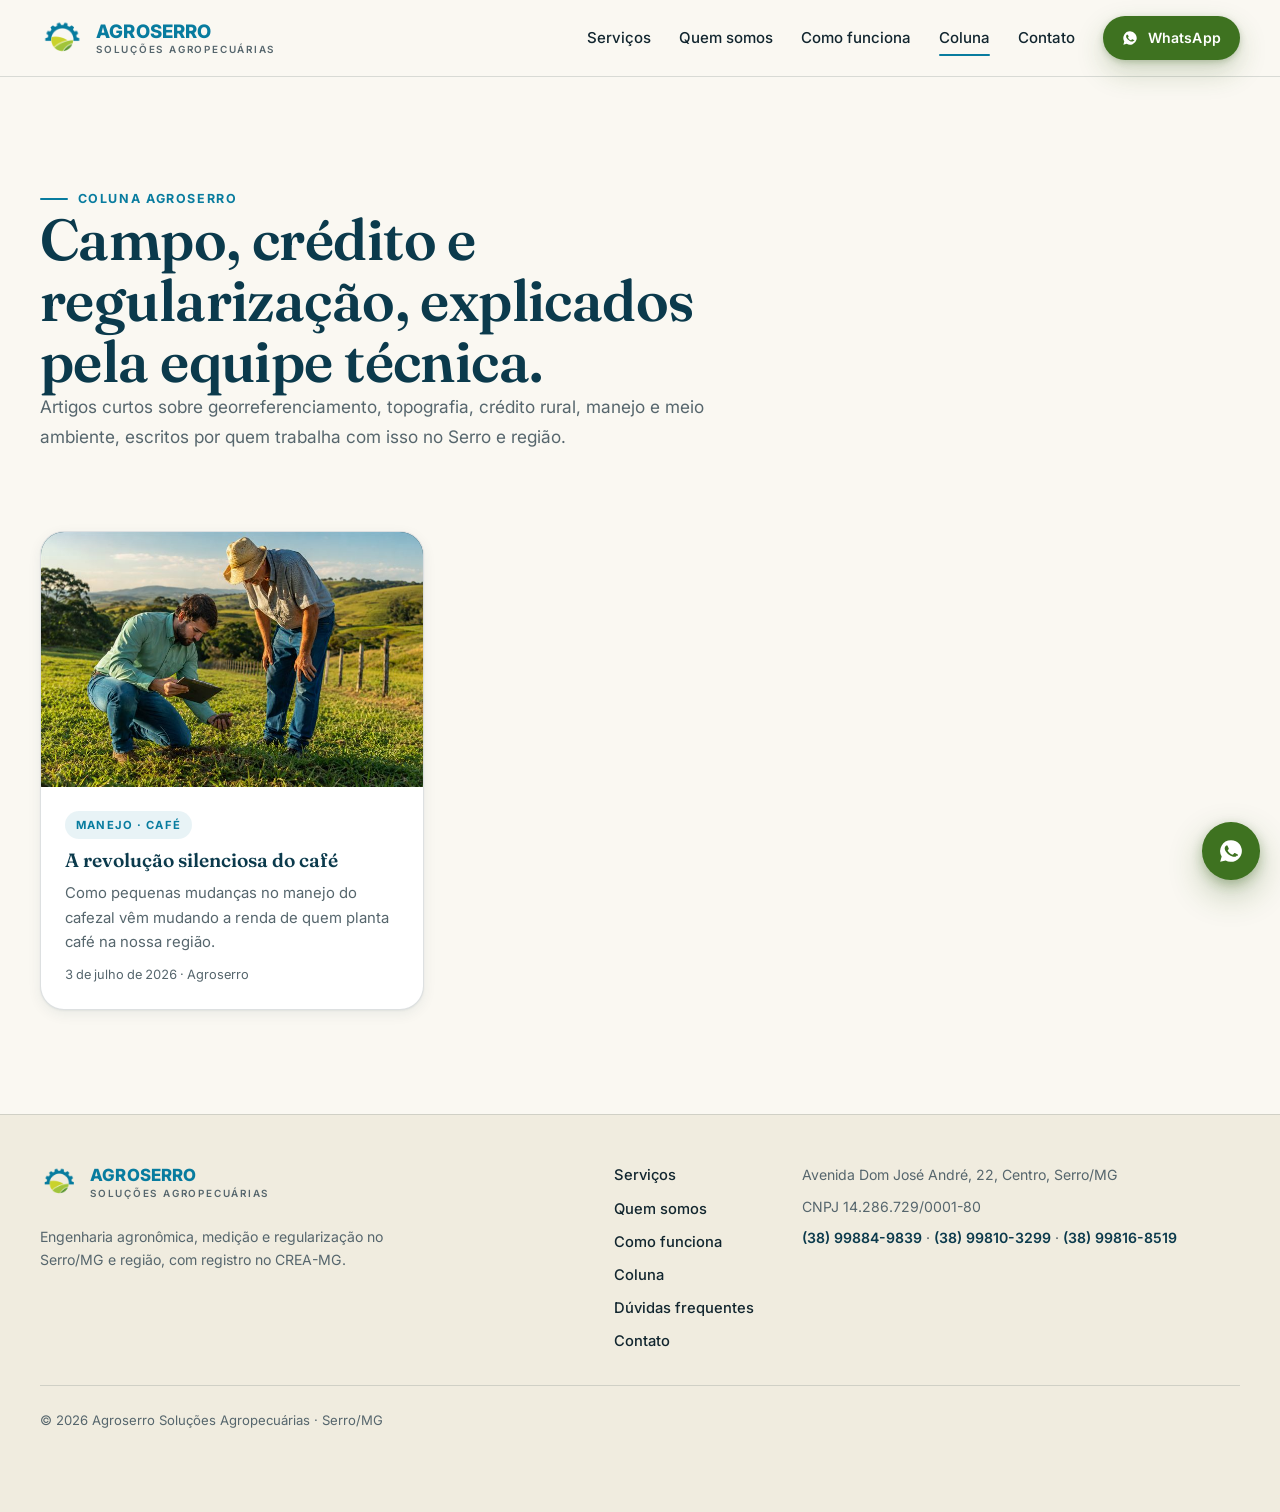
==== coluna.html @ 7b2bdb78 "Adiciona a Coluna Agroserro: estrutura de artigos do site Nova página coluna.html lista os artigos e" ====
<!doctype html>
<html lang="pt-BR">
<head>
  <meta charset="utf-8">
  <meta name="viewport" content="width=device-width, initial-scale=1">
  <meta name="description" content="Coluna Agroserro: artigos sobre crédito rural, georreferenciamento, topografia, manejo agropecuário e regularização ambiental, escritos pela equipe técnica da Agroserro em Serro/MG.">
  <meta name="author" content="Agroserro Soluções Agropecuárias">
  <meta name="robots" content="index, follow">
  <meta name="theme-color" content="#0b3a4c">
  <meta property="og:type" content="website">
  <meta property="og:title" content="Coluna Agroserro">
  <meta property="og:description" content="Artigos sobre crédito rural, georreferenciamento, topografia, manejo agropecuário e regularização ambiental, escritos pela equipe técnica da Agroserro.">
  <meta property="og:url" content="https://oxdedebjj.github.io/agroserro-site/coluna.html">
  <meta property="og:locale" content="pt_BR">
  <meta name="twitter:card" content="summary_large_image">
  <title>Coluna Agroserro | Artigos sobre campo, crédito e regularização</title>
  <link rel="icon" href="assets/simbolo-192.png" type="image/png">
  <link rel="preconnect" href="https://fonts.googleapis.com">
  <link rel="preconnect" href="https://fonts.gstatic.com" crossorigin>
  <link href="https://fonts.googleapis.com/css2?family=Fraunces:ital,opsz,wght@0,9..144,500;0,9..144,600;1,9..144,500&family=Inter:wght@400;500;600;700;800&display=swap" rel="stylesheet">
  <link rel="stylesheet" href="styles.css?v=25">
</head>
<body>
  <a class="skip-link" href="#conteudo">Ir para o conteúdo</a>

  <header class="site-header" data-header>
    <nav class="nav container" aria-label="Navegação principal">
      <a class="brand" href="index.html" aria-label="Agroserro, início">
        <img src="assets/simbolo-192.png" alt="" width="44" height="44">
        <span class="brand-text">AGROSERRO<small>Soluções Agropecuárias</small></span>
      </a>
      <button class="menu-toggle" type="button" aria-label="Abrir menu" aria-expanded="false" aria-controls="menu-principal">
        <span></span><span></span><span></span>
      </button>
      <div class="nav-links" id="menu-principal" data-nav-links>
        <a href="index.html#servicos">Serviços</a>
        <a href="index.html#quem-somos">Quem somos</a>
        <a href="index.html#processo">Como funciona</a>
        <a href="coluna.html" class="active">Coluna</a>
        <a href="index.html#contato">Contato</a>
        <button class="btn btn-primary" type="button" data-whatsapp data-line="geo" data-message="Olá! Vim pelo site da Agroserro e quero um atendimento.">
          <svg width="16" height="16" viewBox="0 0 24 24" fill="currentColor" aria-hidden="true"><path d="M12 2a10 10 0 0 0-8.6 15.1L2 22l5.1-1.3A10 10 0 1 0 12 2Zm5.4 14.1c-.2.6-1.3 1.2-1.8 1.3-.5 0-1 .2-3.4-.7-2.9-1.1-4.7-4-4.9-4.2-.1-.2-1.1-1.5-1.1-2.9s.7-2 1-2.3c.2-.3.5-.3.7-.3h.5c.2 0 .4 0 .6.5l.9 2.1c0 .1.1.3 0 .5l-.3.5-.5.5c-.1.1-.3.3-.1.6.2.3.8 1.3 1.7 2.1 1.2 1.1 2.2 1.4 2.5 1.5.3.2.5.1.7-.1l1-1.2c.2-.3.4-.2.7-.1l2.2 1c.3.2.5.3.6.4 0 .2 0 .7-.2 1.3Z"/></svg>
          WhatsApp
        </button>
      </div>
    </nav>
  </header>

  <main id="conteudo">
    <section class="section" style="padding-bottom: 0;" aria-labelledby="coluna-title">
      <div class="container">
        <div class="section-head reveal">
          <p class="kicker">Coluna Agroserro</p>
          <h1 id="coluna-title" style="font-size: clamp(2.4rem, 4.6vw, 3.6rem); line-height: 1.06; letter-spacing: -0.01em; color: var(--petrol-deep); font-family: var(--font-display); font-weight: 600;">Campo, crédito e regularização, explicados pela equipe técnica.</h1>
          <p class="lead">Artigos curtos sobre georreferenciamento, topografia, crédito rural, manejo e meio ambiente, escritos por quem trabalha com isso no Serro e região.</p>
        </div>
      </div>
    </section>

    <section class="section" style="padding-top: var(--s-5);" aria-label="Lista de artigos">
      <div class="container">
        <div class="post-grid">
          <!-- NOVO-ARTIGO: novos cards de artigo devem ser inseridos aqui, logo abaixo desta linha -->
          <article class="post-card reveal">
            <a class="post-card-link" href="artigos/a-revolucao-silenciosa-do-cafe.html">
              <div class="post-media">
                <img src="assets/servico-consultoria-760.jpg" srcset="assets/servico-consultoria-760.jpg 760w, assets/servico-consultoria-1140.jpg 1140w" sizes="(max-width: 640px) 100vw, (max-width: 1024px) 50vw, 33vw" alt="Produtor e técnico avaliando lavoura de café em Minas Gerais" loading="lazy">
              </div>
              <div class="post-body">
                <span class="post-tag">Manejo · Café</span>
                <h2>A revolução silenciosa do café</h2>
                <p>Como pequenas mudanças no manejo do cafezal vêm mudando a renda de quem planta café na nossa região.</p>
                <span class="post-meta"><time datetime="2026-07-03">3 de julho de 2026</time> · Agroserro</span>
              </div>
            </a>
          </article>
        </div>
      </div>
    </section>
  </main>

  <footer class="footer">
    <div class="container footer-grid">
      <div class="footer-brand">
        <a class="brand" href="index.html" aria-label="Agroserro, início">
          <img src="assets/simbolo-192.png" alt="" width="38" height="38">
          <span class="brand-text">AGROSERRO<small>Soluções Agropecuárias</small></span>
        </a>
        <p>Engenharia agronômica, medição e regularização no Serro/MG e região, com registro no CREA-MG.</p>
      </div>
      <nav class="footer-nav" aria-label="Rodapé">
        <a href="index.html#servicos">Serviços</a>
        <a href="index.html#quem-somos">Quem somos</a>
        <a href="index.html#processo">Como funciona</a>
        <a href="coluna.html">Coluna</a>
        <a href="index.html#faq">Dúvidas frequentes</a>
        <a href="index.html#contato">Contato</a>
      </nav>
      <div class="footer-contact">
        <p>Avenida Dom José André, 22, Centro, Serro/MG</p>
        <p>CNPJ 14.286.729/0001-80</p>
        <p><a href="tel:+5538998849839">(38) 99884-9839</a> · <a href="tel:+5538998103299">(38) 99810-3299</a> · <a href="tel:+5538998168519">(38) 99816-8519</a></p>
      </div>
    </div>
    <div class="container footer-legal">
      <p>© <span data-year></span> Agroserro Soluções Agropecuárias · Serro/MG</p>
    </div>
  </footer>

  <button class="wa-float" type="button" data-whatsapp data-message="Olá! Vim pelo site da Agroserro e quero um atendimento." aria-label="Falar com a Agroserro no WhatsApp">
    <svg width="26" height="26" viewBox="0 0 24 24" fill="currentColor" aria-hidden="true"><path d="M12 2a10 10 0 0 0-8.6 15.1L2 22l5.1-1.3A10 10 0 1 0 12 2Zm5.4 14.1c-.2.6-1.3 1.2-1.8 1.3-.5 0-1 .2-3.4-.7-2.9-1.1-4.7-4-4.9-4.2-.1-.2-1.1-1.5-1.1-2.9s.7-2 1-2.3c.2-.3.5-.3.7-.3h.5c.2 0 .4 0 .6.5l.9 2.1c0 .1.1.3 0 .5l-.3.5-.5.5c-.1.1-.3.3-.1.6.2.3.8 1.3 1.7 2.1 1.2 1.1 2.2 1.4 2.5 1.5.3.2.5.1.7-.1l1-1.2c.2-.3.4-.2.7-.1l2.2 1c.3.2.5.3.6.4 0 .2 0 .7-.2 1.3Z"/></svg>
  </button>

  <div class="toast" data-toast role="status" aria-live="polite"></div>
  <script src="app.js?v=10"></script>
</body>
</html>
---- styles.css ----
/* ============================================================
   AGROSERRO — Design System v23
   Conceito: Terra + Precisão, ancorado no azul-petróleo da marca
   ============================================================ */

:root {
  /* --- Cores da marca (extraídas do símbolo oficial) --- */
  --petrol: #087c9f;        /* azul-petróleo oficial — engrenagem */
  --petrol-deep: #0b3a4c;   /* autoridade: títulos e fundos escuros */
  --ink: #12262f;           /* texto principal, quase-preto azulado */
  --leaf: #5c9633;          /* verde da marca — detalhes pontuais */
  --field: #3e7220;         /* verde campo — O acento de CTA */
  --field-deep: #315c18;

  /* --- Neutros quentes --- */
  --paper: #faf8f2;         /* fundo dominante */
  --sand: #f0ecdf;          /* fundo alternado de seção */
  --stone: #56666d;         /* texto secundário */
  --line: rgba(18, 38, 47, 0.14);

  /* --- Elevação e forma --- */
  --shadow-sm: 0 1px 2px rgba(11, 58, 76, 0.06), 0 4px 14px rgba(11, 58, 76, 0.07);
  --shadow-md: 0 2px 6px rgba(11, 58, 76, 0.07), 0 18px 44px rgba(11, 58, 76, 0.12);
  --radius: 16px;
  --radius-lg: 24px;

  /* --- Escala de espaçamento (base 8) --- */
  --s-1: 0.5rem;
  --s-2: 0.75rem;
  --s-3: 1rem;
  --s-4: 1.5rem;
  --s-5: 2rem;
  --s-6: 3rem;
  --s-7: 4.5rem;
  --s-8: 6.5rem;

  /* --- Tipografia --- */
  --font-display: "Fraunces", Georgia, "Times New Roman", serif;
  --font-body: "Inter", ui-sans-serif, system-ui, -apple-system, "Segoe UI", Arial, sans-serif;

  --container: min(1200px, calc(100% - 2.5rem));
}

/* ============ Base ============ */

* { box-sizing: border-box; }
html { scroll-behavior: smooth; }

body {
  margin: 0;
  font-family: var(--font-body);
  font-size: 1rem;
  line-height: 1.65;
  color: var(--ink);
  background: var(--paper);
  -webkit-font-smoothing: antialiased;
  overflow-x: hidden;
}

::selection { background: rgba(8, 124, 159, 0.18); }

h1, h2, h3 { margin: 0; font-family: var(--font-display); font-weight: 600; color: var(--petrol-deep); text-wrap: balance; }
p { margin: 0; }
a { color: inherit; text-decoration: none; }
img { display: block; max-width: 100%; }
button { font: inherit; cursor: pointer; }
button, a { -webkit-tap-highlight-color: transparent; }

a:focus-visible, button:focus-visible {
  outline: 3px solid rgba(8, 124, 159, 0.55);
  outline-offset: 3px;
  border-radius: 6px;
}

.container { width: var(--container); margin-inline: auto; }

.skip-link {
  position: absolute; top: 0.75rem; left: 0.75rem; z-index: 100;
  transform: translateY(-250%);
  background: var(--petrol-deep); color: #fff;
  padding: 0.6rem 1rem; border-radius: 10px;
  transition: transform 0.2s ease;
}
.skip-link:focus { transform: translateY(0); }

/* ============ Tipos utilitários ============ */

.kicker {
  display: inline-flex; align-items: center; gap: 0.6rem;
  font-size: 0.78rem; font-weight: 700;
  letter-spacing: 0.13em; text-transform: uppercase;
  color: var(--petrol);
}
.kicker::before {
  content: ""; width: 1.75rem; height: 2px;
  background: var(--petrol); border-radius: 2px;
}

.lead { font-size: clamp(1.05rem, 1.4vw, 1.2rem); line-height: 1.7; color: var(--stone); }

/* ============ Botões ============ */

.btn {
  display: inline-flex; align-items: center; justify-content: center; gap: 0.6rem;
  min-height: 3.25rem; padding: 0 1.6rem;
  border: 0; border-radius: 999px;
  font-weight: 600; font-size: 0.95rem; letter-spacing: 0.01em;
  transition: transform 0.2s ease, box-shadow 0.2s ease, background-color 0.2s ease, border-color 0.2s ease;
}
.btn svg { flex: none; }

.btn-primary {
  background: var(--field); color: #fff;
  box-shadow: 0 2px 6px rgba(49, 92, 24, 0.25), 0 12px 28px rgba(49, 92, 24, 0.22);
}
.btn-primary:hover {
  background: var(--field-deep);
  transform: translateY(-2px);
  box-shadow: 0 4px 10px rgba(49, 92, 24, 0.28), 0 18px 38px rgba(49, 92, 24, 0.26);
}
.btn-primary:active { transform: translateY(0); }

.btn-ghost {
  background: transparent; color: var(--petrol-deep);
  border: 1.5px solid var(--line);
}
.btn-ghost:hover { border-color: var(--petrol); color: var(--petrol); background: rgba(8, 124, 159, 0.05); }

/* ============ Header ============ */

.site-header {
  position: sticky; top: 0; z-index: 50;
  background: rgba(250, 248, 242, 0.9);
  backdrop-filter: blur(14px);
  border-bottom: 1px solid var(--line);
}

.nav {
  display: flex; align-items: center; justify-content: space-between; gap: 1.5rem;
  min-height: 4.75rem;
}

.brand { display: inline-flex; align-items: center; gap: 0.75rem; min-width: 0; }
.brand img { width: 44px; height: 44px; }
.brand-text {
  display: grid; line-height: 1.05;
  font-weight: 800; font-size: 1.16rem; letter-spacing: 0.01em;
  color: var(--petrol);
}
.brand-text small {
  font-weight: 600; font-size: 0.62rem; letter-spacing: 0.18em;
  text-transform: uppercase; color: var(--stone); margin-top: 3px;
}

.nav-links { display: flex; align-items: center; gap: 1.75rem; font-size: 0.94rem; font-weight: 500; }
.nav-links a:not(.btn) { position: relative; padding: 0.5rem 0; color: var(--ink); }
.nav-links a:not(.btn)::after {
  content: ""; position: absolute; left: 0; right: 0; bottom: 0.15rem; height: 2px;
  background: var(--petrol); border-radius: 2px;
  transform: scaleX(0); transform-origin: left;
  transition: transform 0.22s ease;
}
.nav-links a:not(.btn):hover::after,
.nav-links a:not(.btn).active::after { transform: scaleX(1); }
.nav-links .btn { min-height: 2.75rem; padding: 0 1.2rem; font-size: 0.88rem; }

.menu-toggle {
  display: none;
  width: 2.75rem; height: 2.75rem;
  flex-direction: column; align-items: center; justify-content: center; gap: 5px;
  background: transparent; border: 1.5px solid var(--line); border-radius: 12px;
}
.menu-toggle span { width: 1.15rem; height: 2px; border-radius: 2px; background: var(--petrol-deep); transition: 0.22s ease; }
.menu-toggle[aria-expanded="true"] span:nth-child(1) { transform: translateY(7px) rotate(45deg); }
.menu-toggle[aria-expanded="true"] span:nth-child(2) { opacity: 0; }
.menu-toggle[aria-expanded="true"] span:nth-child(3) { transform: translateY(-7px) rotate(-45deg); }

/* ============ Hero ============ */

.hero { position: relative; overflow: hidden; }
.hero::before {
  /* curvas de nível sutis — precisão topográfica */
  content: ""; position: absolute; inset: 0; pointer-events: none;
  background-image: url("data:image/svg+xml,%3Csvg xmlns='http://www.w3.org/2000/svg' width='560' height='560' viewBox='0 0 560 560'%3E%3Cg fill='none' stroke='%23087c9f' stroke-opacity='0.07' stroke-width='1.4'%3E%3Cpath d='M-40 420 C 120 330 260 400 420 320 S 600 260 640 240'/%3E%3Cpath d='M-40 470 C 140 380 280 450 440 370 S 620 310 660 290'/%3E%3Cpath d='M-40 520 C 160 430 300 500 460 420 S 640 360 680 340'/%3E%3Cpath d='M-40 130 C 100 80 240 160 400 100 S 580 30 640 20'/%3E%3Cpath d='M-40 180 C 120 130 260 210 420 150 S 600 80 660 70'/%3E%3C/g%3E%3C/svg%3E");
  background-size: 560px 560px;
  mask-image: linear-gradient(180deg, black 30%, transparent 95%);
}

.hero-inner {
  position: relative;
  display: grid;
  grid-template-columns: minmax(0, 1.08fr) minmax(360px, 0.92fr);
  gap: var(--s-7);
  align-items: center;
  padding-block: var(--s-7) var(--s-8);
}

.hero h1 {
  margin: var(--s-4) 0 var(--s-4);
  font-size: clamp(2.6rem, 5.4vw, 4.4rem);
  line-height: 1.04;
  letter-spacing: -0.015em;
}
.hero h1 em { font-style: italic; color: var(--petrol); }

.hero .lead { max-width: 34rem; }

.hero-actions {
  display: flex; flex-wrap: wrap; align-items: center; gap: var(--s-2);
  margin-top: var(--s-5);
}

.hero-note {
  margin-top: var(--s-3);
  font-size: 0.85rem; color: var(--stone);
}

/* --- Mídia do hero (foto real virá; placeholder marcado) --- */

.hero-media { margin: 0; position: relative; }

.photo-frame {
  position: relative; overflow: hidden;
  aspect-ratio: 4 / 3;
  border-radius: var(--radius-lg);
  box-shadow: var(--shadow-md);
}
.photo-frame img {
  position: absolute; inset: 0;
  width: 100%; height: 100%;
  object-fit: cover;
}

/* marcas de agrimensura nos cantos do frame — detalhe de precisão */
.photo-frame .tick {
  position: absolute; width: 18px; height: 18px; z-index: 1;
  border-color: rgba(255, 255, 255, 0.55); border-style: solid; border-width: 0;
}
.photo-frame .tick:nth-child(1) { top: 14px; left: 14px; border-top-width: 2px; border-left-width: 2px; }
.photo-frame .tick:nth-child(2) { top: 14px; right: 14px; border-top-width: 2px; border-right-width: 2px; }
.photo-frame .tick:nth-child(3) { bottom: 14px; left: 14px; border-bottom-width: 2px; border-left-width: 2px; }
.photo-frame .tick:nth-child(4) { bottom: 14px; right: 14px; border-bottom-width: 2px; border-right-width: 2px; }

.coord-tag {
  position: absolute; left: 50%; bottom: -1.1rem; transform: translateX(-50%);
  white-space: nowrap;
  padding: 0.5rem 1.1rem;
  background: var(--paper);
  border: 1px solid var(--line);
  border-radius: 999px;
  box-shadow: var(--shadow-sm);
  font-size: 0.78rem; font-weight: 600; letter-spacing: 0.06em;
  color: var(--petrol-deep);
  font-variant-numeric: tabular-nums;
}

/* Selo de prova social sobre a foto do hero — destaque máximo, primeira dobra */
.hero-badge {
  position: absolute; left: 1.1rem; bottom: 1.1rem; z-index: 2;
  display: flex; align-items: center; gap: 0.85rem;
  padding: 0.85rem 1.2rem;
  background: rgba(250, 248, 242, 0.96);
  backdrop-filter: blur(6px);
  border: 1px solid rgba(255, 255, 255, 0.5);
  border-radius: 16px;
  box-shadow: var(--shadow-md);
}
.hero-badge strong {
  font-family: var(--font-display); font-weight: 600;
  font-size: 1.9rem; line-height: 1; letter-spacing: -0.01em;
  color: var(--field);
}
.hero-badge span {
  font-size: 0.74rem; font-weight: 700; line-height: 1.35;
  letter-spacing: 0.02em; text-transform: uppercase;
  color: var(--petrol-deep);
}

/* ============ Faixa de credenciais ============ */

.cred-bar {
  background: var(--petrol-deep);
  color: #fff;
}
.cred-grid {
  display: grid; grid-template-columns: repeat(4, 1fr);
  padding-block: var(--s-5);
}
.cred-grid > div {
  padding-inline: var(--s-4);
  border-left: 1px solid rgba(255, 255, 255, 0.14);
}
.cred-grid > div:first-child { border-left: 0; padding-left: 0; }
.cred-grid strong {
  display: block;
  font-family: var(--font-display); font-weight: 600;
  font-size: 1.45rem; letter-spacing: -0.01em;
  margin-bottom: 0.3rem;
}
.cred-grid span { font-size: 0.86rem; color: rgba(255, 255, 255, 0.72); line-height: 1.5; display: block; }

/* ============ Botão flutuante WhatsApp ============ */

.wa-float {
  position: fixed; right: 1.25rem; bottom: 1.25rem; z-index: 60;
  width: 3.6rem; height: 3.6rem;
  display: grid; place-items: center;
  border: 0; border-radius: 50%;
  background: var(--field); color: #fff;
  box-shadow: 0 4px 12px rgba(49, 92, 24, 0.3), 0 14px 34px rgba(49, 92, 24, 0.3);
  transition: transform 0.2s ease, background-color 0.2s ease;
}
.wa-float:hover { background: var(--field-deep); transform: translateY(-3px) scale(1.04); }

/* ============ Seções — estrutura geral ============ */

.section { padding-block: var(--s-8); }
.section-alt { background: var(--sand); }
.section-head { max-width: 46rem; margin-bottom: var(--s-6); }
.section-head h2 {
  margin: var(--s-3) 0 var(--s-3);
  font-size: clamp(2rem, 3.8vw, 3rem);
  line-height: 1.08;
  letter-spacing: -0.01em;
}
.section-head .lead { font-size: 1.08rem; }

/* ============ Serviços ============ */

.service-grid {
  display: grid; grid-template-columns: repeat(3, 1fr);
  gap: var(--s-4);
}
.service-card {
  display: flex; flex-direction: column;
  overflow: hidden;
  background: #fff;
  border: 1px solid var(--line);
  border-radius: var(--radius-lg);
  box-shadow: var(--shadow-sm);
  transition: transform 0.22s ease, box-shadow 0.22s ease, border-color 0.22s ease;
}
.service-card:hover {
  transform: translateY(-4px);
  box-shadow: var(--shadow-md);
  border-color: rgba(8, 124, 159, 0.35);
}
.service-media {
  position: relative;
  aspect-ratio: 3 / 2;
  overflow: hidden;
  background: var(--petrol-deep);
}
.service-media img {
  position: absolute; inset: 0;
  width: 100%; height: 100%;
  object-fit: cover;
  transition: transform 0.5s ease;
}
.service-card:hover .service-media img { transform: scale(1.04); }
.service-body { display: flex; flex-direction: column; gap: var(--s-3); padding: var(--s-5); flex: 1; }
.service-tag {
  align-self: flex-start;
  padding: 0.3rem 0.7rem;
  border-radius: 999px;
  background: rgba(8, 124, 159, 0.09);
  color: var(--petrol);
  font-size: 0.7rem; font-weight: 700;
  letter-spacing: 0.1em; text-transform: uppercase;
}
.service-card h3 { font-size: 1.35rem; line-height: 1.15; }
.service-card p { color: var(--stone); font-size: 0.95rem; flex: 1; }
.link-cta {
  align-self: flex-start;
  padding: 0.35rem 0;
  background: none; border: 0;
  color: var(--field); font-weight: 700; font-size: 0.93rem;
  border-bottom: 2px solid transparent;
  transition: border-color 0.2s ease, color 0.2s ease;
}
.link-cta:hover { color: var(--field-deep); border-bottom-color: var(--field-deep); }

/* ============ Coluna — listagem de artigos ============ */

.post-grid {
  display: grid; grid-template-columns: repeat(3, 1fr);
  gap: var(--s-4);
}
.post-card {
  overflow: hidden;
  background: #fff;
  border: 1px solid var(--line);
  border-radius: var(--radius-lg);
  box-shadow: var(--shadow-sm);
  transition: transform 0.22s ease, box-shadow 0.22s ease, border-color 0.22s ease;
}
.post-card:hover {
  transform: translateY(-4px);
  box-shadow: var(--shadow-md);
  border-color: rgba(8, 124, 159, 0.35);
}
.post-card-link { display: flex; flex-direction: column; height: 100%; color: inherit; }
.post-media { position: relative; aspect-ratio: 3 / 2; overflow: hidden; background: var(--petrol-deep); }
.post-media img {
  position: absolute; inset: 0;
  width: 100%; height: 100%;
  object-fit: cover;
  transition: transform 0.5s ease;
}
.post-card:hover .post-media img { transform: scale(1.04); }
.post-body { display: flex; flex-direction: column; gap: 0.6rem; padding: var(--s-4); flex: 1; }
.post-tag {
  align-self: flex-start;
  padding: 0.3rem 0.7rem;
  border-radius: 999px;
  background: rgba(8, 124, 159, 0.09);
  color: var(--petrol);
  font-size: 0.7rem; font-weight: 700;
  letter-spacing: 0.1em; text-transform: uppercase;
}
.post-body h2 { font-size: 1.2rem; line-height: 1.2; }
.post-body p { color: var(--stone); font-size: 0.93rem; flex: 1; }
.post-meta { font-size: 0.8rem; color: var(--stone); font-variant-numeric: tabular-nums; }

/* ============ Coluna — página de artigo ============ */

.post-article { padding-block: var(--s-6) var(--s-8); }
.post-article-inner { max-width: 42rem; }
.post-back {
  display: inline-block; margin-bottom: var(--s-4);
  font-size: 0.88rem; font-weight: 600; color: var(--petrol);
}
.post-back:hover { color: var(--petrol-deep); }
.post-article h1 {
  margin: var(--s-3) 0 var(--s-3);
  font-size: clamp(2rem, 4.4vw, 3.1rem);
  line-height: 1.08; letter-spacing: -0.01em;
}
.post-lead { font-size: 1.1rem; line-height: 1.65; color: var(--stone); margin-bottom: var(--s-2); }
.post-article .post-meta { margin-bottom: var(--s-5); display: block; }
.post-cover {
  margin: 0 0 var(--s-6);
  border-radius: var(--radius-lg);
  overflow: hidden;
  box-shadow: var(--shadow-md);
}
.post-cover img { width: 100%; display: block; aspect-ratio: 16 / 9; object-fit: cover; }
.post-content { display: grid; gap: var(--s-3); }
.post-content p { color: var(--ink); font-size: 1.05rem; line-height: 1.75; }
.post-content h2 {
  margin-top: var(--s-3);
  font-size: 1.5rem; line-height: 1.2; letter-spacing: -0.01em;
  color: var(--petrol-deep);
}
.post-cta {
  margin-top: var(--s-6);
  padding: var(--s-5);
  display: flex; flex-wrap: wrap; align-items: center; justify-content: space-between; gap: var(--s-3);
  background: var(--sand);
  border-radius: var(--radius-lg);
}
.post-cta p { font-weight: 600; color: var(--petrol-deep); font-size: 1.05rem; }

/* ============ Quem somos ============ */

.about-grid {
  display: grid; grid-template-columns: minmax(0, 1.05fr) minmax(320px, 0.95fr);
  gap: var(--s-7); align-items: center;
}
.about-copy h2 { margin: var(--s-3) 0 var(--s-4); font-size: clamp(2rem, 3.8vw, 3rem); line-height: 1.08; }
.about-copy p { color: var(--stone); margin-bottom: var(--s-3); max-width: 34rem; }
.about-copy p strong { color: var(--petrol-deep); }
.about-copy .btn { margin-top: var(--s-2); }
.partners-card {
  position: relative; overflow: hidden;
  padding: var(--s-5);
  background: var(--petrol-deep); color: #fff;
  border-radius: var(--radius-lg);
  box-shadow: var(--shadow-md);
}
.partners-card::before {
  content: ""; position: absolute; inset: 0; pointer-events: none;
  background-image: url("data:image/svg+xml,%3Csvg xmlns='http://www.w3.org/2000/svg' width='420' height='420' viewBox='0 0 420 420'%3E%3Cg fill='none' stroke='%23ffffff' stroke-opacity='0.09' stroke-width='1.3'%3E%3Cpath d='M-20 300 C 80 240 180 290 300 230 S 420 180 460 170'/%3E%3Cpath d='M-20 340 C 100 280 200 330 320 270 S 440 220 480 210'/%3E%3Cpath d='M-20 380 C 120 320 220 370 340 310 S 460 260 500 250'/%3E%3Cpath d='M-20 90 C 70 50 170 110 290 60 S 410 10 450 5'/%3E%3C/g%3E%3C/svg%3E");
  background-size: 420px 420px;
}
.partners-card > * { position: relative; }
.partners-heading {
  font-size: 0.72rem; font-weight: 700;
  letter-spacing: 0.14em; text-transform: uppercase;
  color: rgba(255, 255, 255, 0.55);
  margin-bottom: var(--s-4);
}
.partner { padding-block: var(--s-4); border-top: 1px solid rgba(255, 255, 255, 0.16); }
.partner strong {
  display: block;
  font-family: var(--font-display); font-weight: 500; font-style: italic;
  font-size: 1.65rem; letter-spacing: 0.01em;
  margin-bottom: 0.45rem;
}
.partner span { display: block; font-size: 0.88rem; color: rgba(255, 255, 255, 0.72); line-height: 1.55; }
.partners-root {
  margin-top: var(--s-2); padding-top: var(--s-4);
  border-top: 1px solid rgba(255, 255, 255, 0.16);
  font-size: 0.85rem; color: rgba(255, 255, 255, 0.6);
}

/* ============ Números ============ */

.stats-band { background: var(--petrol-deep); color: #fff; }
.stats-grid {
  display: grid; grid-template-columns: repeat(4, 1fr);
  padding-block: var(--s-6);
}
.stats-grid > div { padding-inline: var(--s-4); border-left: 1px solid rgba(255, 255, 255, 0.14); }
.stats-grid > div:first-child { border-left: 0; padding-left: 0; }
.stats-grid strong {
  display: block;
  font-family: var(--font-display); font-weight: 600;
  font-size: clamp(1.9rem, 3vw, 2.6rem); letter-spacing: -0.01em;
  margin-bottom: 0.3rem;
  font-variant-numeric: tabular-nums;
}
.stats-grid span { font-size: 0.88rem; color: rgba(255, 255, 255, 0.72); line-height: 1.5; display: block; }

/* ============ Como funciona ============ */

.process-grid {
  display: grid; grid-template-columns: repeat(4, 1fr);
  gap: var(--s-4);
  margin: 0; padding: 0; list-style: none;
  counter-reset: passo;
}
.step {
  padding: var(--s-4) 0 0;
  border-top: 2px solid var(--line);
  position: relative;
}
.step span {
  display: block;
  font-family: var(--font-display); font-weight: 500; font-style: italic;
  font-size: 1rem; color: var(--petrol);
  margin-bottom: var(--s-2);
  font-variant-numeric: tabular-nums;
}
.step h3 { font-size: 1.18rem; margin-bottom: var(--s-2); }
.step p { color: var(--stone); font-size: 0.93rem; }

/* ============ FAQ ============ */

.faq-grid { display: grid; grid-template-columns: minmax(0, 0.9fr) minmax(0, 1.1fr); gap: var(--s-6); align-items: start; }
.faq-grid .section-head { margin-bottom: 0; }
.faq-list { display: grid; gap: var(--s-2); }
.faq-list details {
  background: #fff;
  border: 1px solid var(--line);
  border-radius: var(--radius);
  overflow: hidden;
  transition: border-color 0.2s ease;
}
.faq-list details[open] { border-color: rgba(8, 124, 159, 0.4); }
.faq-list summary {
  padding: 1.1rem 3rem 1.1rem 1.25rem;
  font-weight: 600; font-size: 0.98rem;
  color: var(--petrol-deep);
  cursor: pointer;
  list-style: none;
  position: relative;
}
.faq-list summary::-webkit-details-marker { display: none; }
.faq-list summary::after {
  content: "+";
  position: absolute; right: 1.25rem; top: 50%;
  transform: translateY(-50%);
  font-size: 1.4rem; font-weight: 400; color: var(--petrol);
  transition: transform 0.2s ease;
}
.faq-list details[open] summary::after { transform: translateY(-50%) rotate(45deg); }
.faq-list summary:hover { color: var(--petrol); }
.faq-list details p { padding: 0 1.25rem 1.2rem; color: var(--stone); font-size: 0.94rem; }

/* ============ Contato ============ */

.contact-lines { display: grid; grid-template-columns: repeat(3, 1fr); gap: var(--s-4); }
.contact-card {
  display: flex; flex-direction: column; gap: var(--s-3);
  padding: var(--s-5);
  background: #fff;
  border: 1px solid var(--line);
  border-radius: var(--radius-lg);
  box-shadow: var(--shadow-sm);
}
.contact-card h3 { font-size: 1.15rem; line-height: 1.25; flex: 1; }
.contact-card .phone {
  font-weight: 700; font-size: 1.15rem; color: var(--petrol);
  font-variant-numeric: tabular-nums;
  transition: color 0.2s ease;
}
.contact-card .phone:hover { color: var(--petrol-deep); }
.contact-card .btn { align-self: stretch; }

.contact-bottom {
  display: grid; grid-template-columns: minmax(0, 1.05fr) minmax(0, 0.95fr);
  gap: var(--s-4);
  margin-top: var(--s-4);
}
.contact-form {
  padding: var(--s-5);
  background: #fff;
  border: 1px solid var(--line);
  border-radius: var(--radius-lg);
  box-shadow: var(--shadow-sm);
}
.contact-form h3 { font-size: 1.3rem; margin-bottom: 0.4rem; }
.contact-form > p { color: var(--stone); font-size: 0.93rem; margin-bottom: var(--s-4); }
.form-field { margin-bottom: var(--s-3); }
.form-field label {
  display: block; margin-bottom: 0.4rem;
  font-size: 0.83rem; font-weight: 600; color: var(--petrol-deep);
}
.form-field input,
.form-field select,
.form-field textarea {
  width: 100%;
  padding: 0.8rem 0.95rem;
  font: inherit; font-size: 0.95rem; color: var(--ink);
  background: var(--paper);
  border: 1.5px solid var(--line);
  border-radius: 12px;
  transition: border-color 0.2s ease, box-shadow 0.2s ease;
}
.form-field textarea { resize: vertical; }
.form-field input:focus,
.form-field select:focus,
.form-field textarea:focus {
  outline: none;
  border-color: var(--petrol);
  box-shadow: 0 0 0 3px rgba(8, 124, 159, 0.15);
}
.form-field input::placeholder,
.form-field textarea::placeholder { color: rgba(86, 102, 109, 0.6); }
.contact-form .btn { width: 100%; margin-top: var(--s-1); }

.contact-info { display: flex; flex-direction: column; gap: var(--s-4); }
.info-block {
  padding: var(--s-5);
  background: var(--petrol-deep); color: #fff;
  border-radius: var(--radius-lg);
}
.info-block h3 { color: #fff; font-size: 1.2rem; margin-bottom: var(--s-2); }
.info-block p { color: rgba(255, 255, 255, 0.82); line-height: 1.6; }
.info-block .cnpj { margin-top: var(--s-2); font-size: 0.83rem; color: rgba(255, 255, 255, 0.6); font-variant-numeric: tabular-nums; }
.map-frame {
  flex: 1; min-height: 240px;
  border-radius: var(--radius-lg);
  overflow: hidden;
  border: 1px solid var(--line);
  box-shadow: var(--shadow-sm);
}
.map-frame iframe { width: 100%; height: 100%; min-height: 240px; border: 0; display: block; }

/* ============ Rodapé ============ */

.footer { background: var(--sand); border-top: 1px solid var(--line); padding-top: var(--s-6); }
.footer-grid {
  display: grid; grid-template-columns: minmax(0, 1.2fr) auto minmax(0, 1fr);
  gap: var(--s-6);
  padding-bottom: var(--s-5);
}
.footer-brand p { margin-top: var(--s-3); font-size: 0.88rem; color: var(--stone); max-width: 22rem; }
.footer .brand img { width: 38px; height: 38px; }
.footer .brand-text { font-size: 1.05rem; }
.footer-nav { display: grid; gap: 0.55rem; align-content: start; font-size: 0.92rem; font-weight: 500; }
.footer-nav a { color: var(--ink); transition: color 0.2s ease; }
.footer-nav a:hover { color: var(--petrol); }
.footer-contact { font-size: 0.88rem; color: var(--stone); display: grid; gap: 0.5rem; align-content: start; }
.footer-contact a { font-weight: 600; color: var(--petrol-deep); }
.footer-contact a:hover { color: var(--petrol); }
.footer-legal {
  border-top: 1px solid var(--line);
  padding-block: var(--s-4) calc(var(--s-4) + 3.5rem);
}
.footer-legal p { font-size: 0.82rem; color: var(--stone); }

/* ============ Toast ============ */

.toast {
  position: fixed; left: 50%; bottom: 1.5rem; z-index: 80;
  transform: translateX(-50%) translateY(1.5rem);
  max-width: min(34rem, calc(100% - 2rem));
  padding: 0.9rem 1.2rem;
  background: var(--petrol-deep); color: #fff;
  border-radius: 14px; box-shadow: var(--shadow-md);
  font-size: 0.92rem;
  opacity: 0; pointer-events: none;
  transition: opacity 0.25s ease, transform 0.25s ease;
}
.toast.show { opacity: 1; transform: translateX(-50%) translateY(0); }

/* ============ Movimento ============ */

.reveal { opacity: 0; transform: translateY(16px); transition: opacity 0.65s ease, transform 0.65s ease; }
.reveal.visible { opacity: 1; transform: none; }

@media (prefers-reduced-motion: reduce) {
  html { scroll-behavior: auto; }
  *, *::before, *::after { animation-duration: 0.001ms !important; transition-duration: 0.001ms !important; }
  .reveal { opacity: 1; transform: none; }
}

/* ============ Responsivo ============ */

@media (max-width: 1024px) {
  .hero-inner { grid-template-columns: 1fr; gap: var(--s-6); padding-block: var(--s-6) var(--s-7); }
  .hero-media { max-width: 34rem; }
  .cred-grid { grid-template-columns: repeat(2, 1fr); gap: var(--s-4) 0; }
  .cred-grid > div:nth-child(odd) { border-left: 0; padding-left: 0; }
  .section { padding-block: var(--s-7); }
  .service-grid { grid-template-columns: repeat(2, 1fr); }
  .post-grid { grid-template-columns: repeat(2, 1fr); }
  .about-grid { grid-template-columns: 1fr; gap: var(--s-6); }
  .partners-card { max-width: 30rem; }
  .stats-grid { grid-template-columns: repeat(2, 1fr); gap: var(--s-4) 0; }
  .stats-grid > div:nth-child(odd) { border-left: 0; padding-left: 0; }
  .process-grid { grid-template-columns: repeat(2, 1fr); gap: var(--s-5) var(--s-4); }
  .faq-grid { grid-template-columns: 1fr; gap: var(--s-5); }
  .contact-lines { grid-template-columns: 1fr; }
  .contact-card h3 { flex: none; }
  .contact-bottom { grid-template-columns: 1fr; }
  .footer-grid { grid-template-columns: 1fr 1fr; }
  .footer-brand { grid-column: 1 / -1; }
}

@media (max-width: 860px) {
  .menu-toggle { display: inline-flex; }
  .nav-links {
    position: absolute; left: 1rem; right: 1rem; top: calc(100% + 0.5rem);
    display: none;
    flex-direction: column; align-items: stretch; gap: 0.25rem;
    padding: 1rem;
    background: var(--paper);
    border: 1px solid var(--line); border-radius: var(--radius);
    box-shadow: var(--shadow-md);
  }
  .nav-links.open { display: flex; }
  .nav-links a:not(.btn) { padding: 0.85rem 0.5rem; }
  .nav-links .btn { margin-top: 0.5rem; }
}

@media (max-width: 640px) {
  .hero h1 { font-size: clamp(2.3rem, 9.5vw, 2.9rem); }
  .hero-actions { flex-direction: column; align-items: stretch; }
  .hero-actions .btn { width: 100%; }
  .brand-text small { display: none; }
  .cred-grid { grid-template-columns: 1fr; gap: var(--s-4); padding-block: var(--s-5); }
  .cred-grid > div { border-left: 0; padding-inline: 0; }
  .cred-grid > div + div { border-top: 1px solid rgba(255, 255, 255, 0.14); padding-top: var(--s-4); }
  .coord-tag { font-size: 0.72rem; }
  .hero-badge { left: 0.7rem; bottom: 0.7rem; gap: 0.6rem; padding: 0.65rem 0.9rem; border-radius: 13px; }
  .hero-badge strong { font-size: 1.4rem; }
  .hero-badge span { font-size: 0.62rem; }
  .section { padding-block: var(--s-6); }
  .service-grid { grid-template-columns: 1fr; }
  .service-body { padding: var(--s-4); }
  .post-grid { grid-template-columns: 1fr; }
  .post-body { padding: var(--s-4); }
  .post-cta { padding: var(--s-4); }
  .partners-card { padding: var(--s-4); }
  .stats-grid { grid-template-columns: 1fr; gap: var(--s-4); padding-block: var(--s-5); }
  .stats-grid > div { border-left: 0; padding-inline: 0; }
  .stats-grid > div + div { border-top: 1px solid rgba(255, 255, 255, 0.14); padding-top: var(--s-4); }
  .process-grid { grid-template-columns: 1fr; }
  .contact-form, .contact-card, .info-block { padding: var(--s-4); }
  .footer-grid { grid-template-columns: 1fr; gap: var(--s-5); }
}
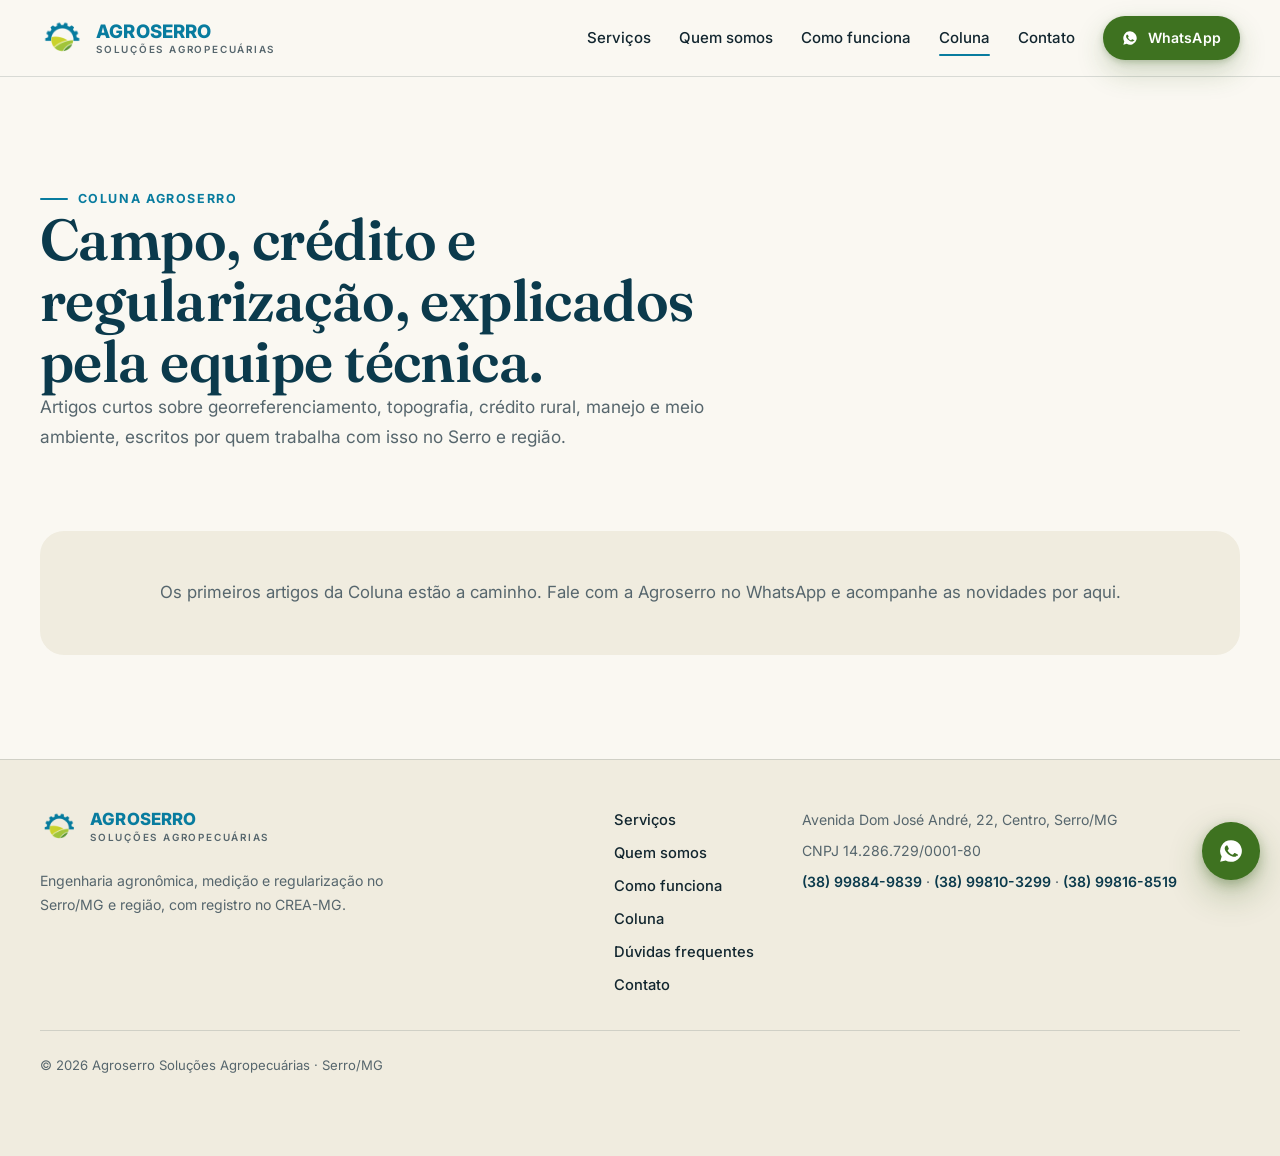
==== commit de949e01: "Remove artigo de exemplo da Coluna e deixa estado vazio pronto Coluna agora mostra uma chamada para " ====
--- a/coluna.html
+++ b/coluna.html
@@ -61,19 +61,7 @@
       <div class="container">
         <div class="post-grid">
           <!-- NOVO-ARTIGO: novos cards de artigo devem ser inseridos aqui, logo abaixo desta linha -->
-          <article class="post-card reveal">
-            <a class="post-card-link" href="artigos/a-revolucao-silenciosa-do-cafe.html">
-              <div class="post-media">
-                <img src="assets/servico-consultoria-760.jpg" srcset="assets/servico-consultoria-760.jpg 760w, assets/servico-consultoria-1140.jpg 1140w" sizes="(max-width: 640px) 100vw, (max-width: 1024px) 50vw, 33vw" alt="Produtor e técnico avaliando lavoura de café em Minas Gerais" loading="lazy">
-              </div>
-              <div class="post-body">
-                <span class="post-tag">Manejo · Café</span>
-                <h2>A revolução silenciosa do café</h2>
-                <p>Como pequenas mudanças no manejo do cafezal vêm mudando a renda de quem planta café na nossa região.</p>
-                <span class="post-meta"><time datetime="2026-07-03">3 de julho de 2026</time> · Agroserro</span>
-              </div>
-            </a>
-          </article>
+          <p class="post-empty reveal">Os primeiros artigos da Coluna estão a caminho. Fale com a Agroserro no WhatsApp e acompanhe as novidades por aqui.</p>
         </div>
       </div>
     </section>
--- a/styles.css
+++ b/styles.css
@@ -385,6 +385,15 @@
 .post-grid {
   display: grid; grid-template-columns: repeat(3, 1fr);
   gap: var(--s-4);
+}
+.post-empty {
+  grid-column: 1 / -1;
+  padding: var(--s-6);
+  text-align: center;
+  color: var(--stone);
+  font-size: 1.05rem;
+  background: var(--sand);
+  border-radius: var(--radius-lg);
 }
 .post-card {
   overflow: hidden;
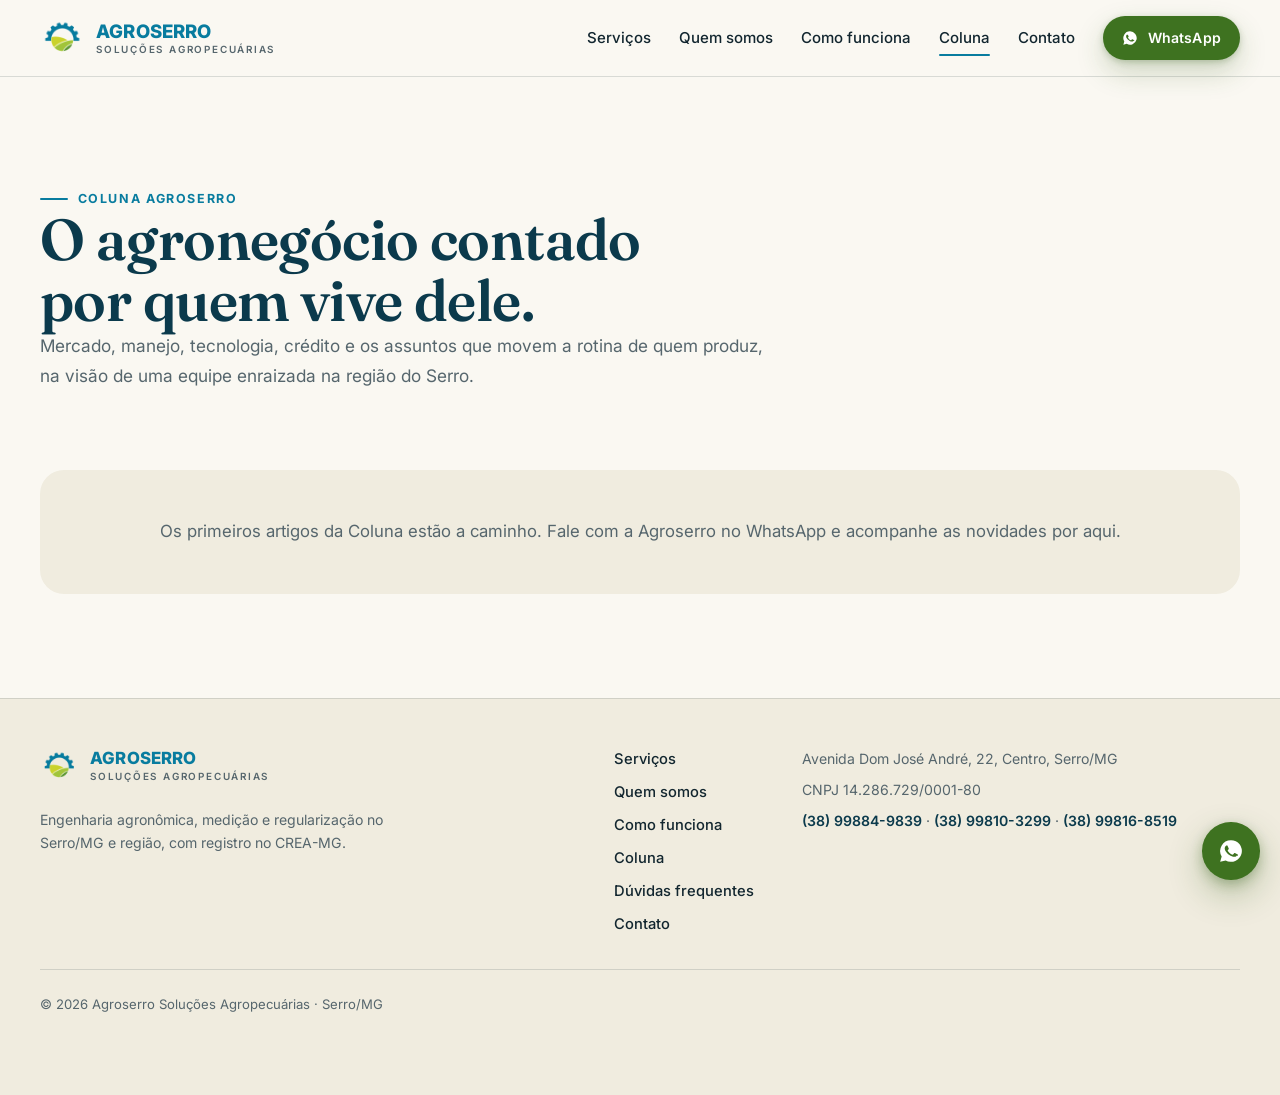
==== commit 94791bce: "Reposiciona a descrição da Coluna: agronegócio, não só serviços A Coluna vai publicar textos sobre a" ====
--- a/coluna.html
+++ b/coluna.html
@@ -3,17 +3,17 @@
 <head>
   <meta charset="utf-8">
   <meta name="viewport" content="width=device-width, initial-scale=1">
-  <meta name="description" content="Coluna Agroserro: artigos sobre crédito rural, georreferenciamento, topografia, manejo agropecuário e regularização ambiental, escritos pela equipe técnica da Agroserro em Serro/MG.">
+  <meta name="description" content="Coluna Agroserro: textos sobre agronegócio, mercado, manejo, tecnologia e vida no campo, na visão de uma equipe enraizada na região do Serro/MG.">
   <meta name="author" content="Agroserro Soluções Agropecuárias">
   <meta name="robots" content="index, follow">
   <meta name="theme-color" content="#0b3a4c">
   <meta property="og:type" content="website">
   <meta property="og:title" content="Coluna Agroserro">
-  <meta property="og:description" content="Artigos sobre crédito rural, georreferenciamento, topografia, manejo agropecuário e regularização ambiental, escritos pela equipe técnica da Agroserro.">
+  <meta property="og:description" content="Textos sobre agronegócio, mercado, manejo, tecnologia e vida no campo, na visão de uma equipe enraizada na região do Serro/MG.">
   <meta property="og:url" content="https://oxdedebjj.github.io/agroserro-site/coluna.html">
   <meta property="og:locale" content="pt_BR">
   <meta name="twitter:card" content="summary_large_image">
-  <title>Coluna Agroserro | Artigos sobre campo, crédito e regularização</title>
+  <title>Coluna Agroserro | Agronegócio e vida no campo</title>
   <link rel="icon" href="assets/simbolo-192.png" type="image/png">
   <link rel="preconnect" href="https://fonts.googleapis.com">
   <link rel="preconnect" href="https://fonts.gstatic.com" crossorigin>
@@ -51,8 +51,8 @@
       <div class="container">
         <div class="section-head reveal">
           <p class="kicker">Coluna Agroserro</p>
-          <h1 id="coluna-title" style="font-size: clamp(2.4rem, 4.6vw, 3.6rem); line-height: 1.06; letter-spacing: -0.01em; color: var(--petrol-deep); font-family: var(--font-display); font-weight: 600;">Campo, crédito e regularização, explicados pela equipe técnica.</h1>
-          <p class="lead">Artigos curtos sobre georreferenciamento, topografia, crédito rural, manejo e meio ambiente, escritos por quem trabalha com isso no Serro e região.</p>
+          <h1 id="coluna-title" style="font-size: clamp(2.4rem, 4.6vw, 3.6rem); line-height: 1.06; letter-spacing: -0.01em; color: var(--petrol-deep); font-family: var(--font-display); font-weight: 600;">O agronegócio contado por quem vive dele.</h1>
+          <p class="lead">Mercado, manejo, tecnologia, crédito e os assuntos que movem a rotina de quem produz, na visão de uma equipe enraizada na região do Serro.</p>
         </div>
       </div>
     </section>
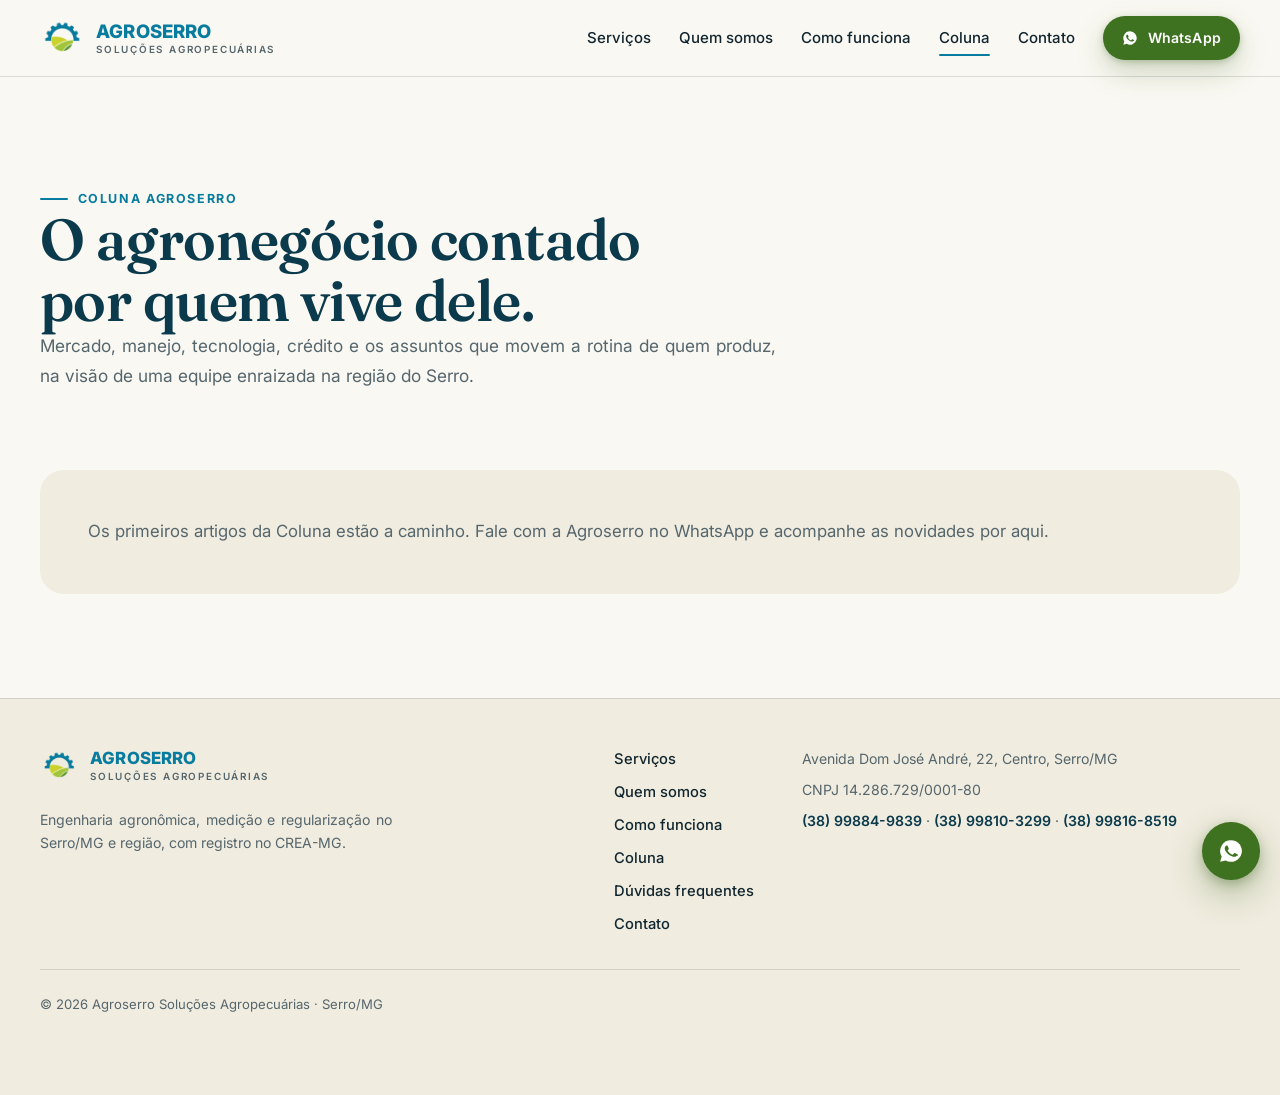
==== commit 1ebfb3da: "Configura dominio agroserro.com.br no site" ====
--- a/coluna.html
+++ b/coluna.html
@@ -10,7 +10,7 @@
   <meta property="og:type" content="website">
   <meta property="og:title" content="Coluna Agroserro">
   <meta property="og:description" content="Textos sobre agronegócio, mercado, manejo, tecnologia e vida no campo, na visão de uma equipe enraizada na região do Serro/MG.">
-  <meta property="og:url" content="https://oxdedebjj.github.io/agroserro-site/coluna.html">
+  <meta property="og:url" content="https://agroserro.com.br/coluna.html">
   <meta property="og:locale" content="pt_BR">
   <meta name="twitter:card" content="summary_large_image">
   <title>Coluna Agroserro | Agronegócio e vida no campo</title>
--- a/styles.css
+++ b/styles.css
@@ -60,7 +60,7 @@
 ::selection { background: rgba(8, 124, 159, 0.18); }
 
 h1, h2, h3 { margin: 0; font-family: var(--font-display); font-weight: 600; color: var(--petrol-deep); text-wrap: balance; }
-p { margin: 0; }
+p { margin: 0; text-align: justify; text-align-last: left; hyphens: auto; }
 a { color: inherit; text-decoration: none; }
 img { display: block; max-width: 100%; }
 button { font: inherit; cursor: pointer; }
@@ -480,37 +480,29 @@
 .about-copy p { color: var(--stone); margin-bottom: var(--s-3); max-width: 34rem; }
 .about-copy p strong { color: var(--petrol-deep); }
 .about-copy .btn { margin-top: var(--s-2); }
-.partners-card {
-  position: relative; overflow: hidden;
-  padding: var(--s-5);
-  background: var(--petrol-deep); color: #fff;
-  border-radius: var(--radius-lg);
-  box-shadow: var(--shadow-md);
-}
-.partners-card::before {
-  content: ""; position: absolute; inset: 0; pointer-events: none;
-  background-image: url("data:image/svg+xml,%3Csvg xmlns='http://www.w3.org/2000/svg' width='420' height='420' viewBox='0 0 420 420'%3E%3Cg fill='none' stroke='%23ffffff' stroke-opacity='0.09' stroke-width='1.3'%3E%3Cpath d='M-20 300 C 80 240 180 290 300 230 S 420 180 460 170'/%3E%3Cpath d='M-20 340 C 100 280 200 330 320 270 S 440 220 480 210'/%3E%3Cpath d='M-20 380 C 120 320 220 370 340 310 S 460 260 500 250'/%3E%3Cpath d='M-20 90 C 70 50 170 110 290 60 S 410 10 450 5'/%3E%3C/g%3E%3C/svg%3E");
-  background-size: 420px 420px;
-}
-.partners-card > * { position: relative; }
-.partners-heading {
-  font-size: 0.72rem; font-weight: 700;
-  letter-spacing: 0.14em; text-transform: uppercase;
-  color: rgba(255, 255, 255, 0.55);
-  margin-bottom: var(--s-4);
-}
-.partner { padding-block: var(--s-4); border-top: 1px solid rgba(255, 255, 255, 0.16); }
-.partner strong {
+.partners-grid { display: grid; grid-template-columns: 1fr 1fr; gap: var(--s-4); }
+.partner-card {
+  overflow: hidden;
+  background: #fff;
+  border: 1px solid var(--line);
+  border-radius: var(--radius-lg);
+  box-shadow: var(--shadow-sm);
+}
+.partner-photo { position: relative; aspect-ratio: 4 / 5; overflow: hidden; background: var(--petrol-deep); }
+.partner-photo img { position: absolute; inset: 0; width: 100%; height: 100%; object-fit: cover; }
+.partner-info { padding: var(--s-3) var(--s-4) var(--s-4); }
+.partner-info strong {
   display: block;
   font-family: var(--font-display); font-weight: 500; font-style: italic;
-  font-size: 1.65rem; letter-spacing: 0.01em;
-  margin-bottom: 0.45rem;
-}
-.partner span { display: block; font-size: 0.88rem; color: rgba(255, 255, 255, 0.72); line-height: 1.55; }
+  font-size: 1.2rem; line-height: 1.2; letter-spacing: 0.005em;
+  color: var(--petrol-deep);
+  margin-bottom: 0.4rem;
+}
+.partner-info span { display: block; font-size: 0.8rem; color: var(--stone); line-height: 1.5; }
 .partners-root {
-  margin-top: var(--s-2); padding-top: var(--s-4);
-  border-top: 1px solid rgba(255, 255, 255, 0.16);
-  font-size: 0.85rem; color: rgba(255, 255, 255, 0.6);
+  margin-top: var(--s-3);
+  text-align: center;
+  font-size: 0.85rem; color: var(--stone);
 }
 
 /* ============ Números ============ */
@@ -727,7 +719,7 @@
   .service-grid { grid-template-columns: repeat(2, 1fr); }
   .post-grid { grid-template-columns: repeat(2, 1fr); }
   .about-grid { grid-template-columns: 1fr; gap: var(--s-6); }
-  .partners-card { max-width: 30rem; }
+  .partners-wrap { max-width: 30rem; }
   .stats-grid { grid-template-columns: repeat(2, 1fr); gap: var(--s-4) 0; }
   .stats-grid > div:nth-child(odd) { border-left: 0; padding-left: 0; }
   .process-grid { grid-template-columns: repeat(2, 1fr); gap: var(--s-5) var(--s-4); }
@@ -773,7 +765,7 @@
   .post-grid { grid-template-columns: 1fr; }
   .post-body { padding: var(--s-4); }
   .post-cta { padding: var(--s-4); }
-  .partners-card { padding: var(--s-4); }
+  .partners-grid { grid-template-columns: 1fr; max-width: 16rem; margin-inline: auto; }
   .stats-grid { grid-template-columns: 1fr; gap: var(--s-4); padding-block: var(--s-5); }
   .stats-grid > div { border-left: 0; padding-inline: 0; }
   .stats-grid > div + div { border-top: 1px solid rgba(255, 255, 255, 0.14); padding-top: var(--s-4); }
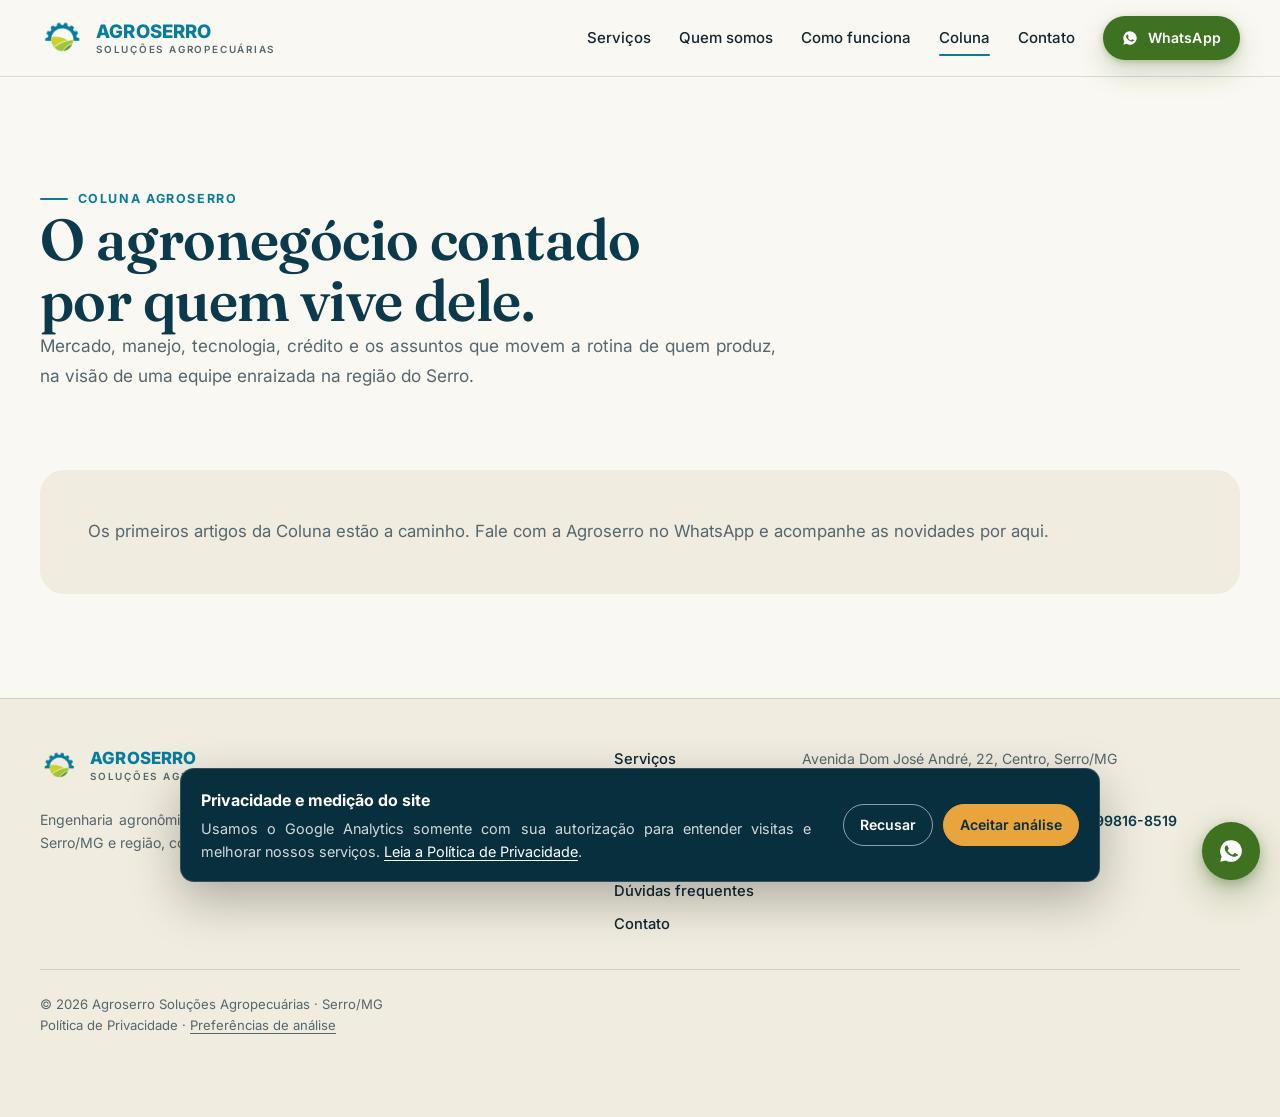
==== commit c9a9e8a3: "feat: adicionar GA4 com consentimento" ====
--- a/coluna.html
+++ b/coluna.html
@@ -92,6 +92,7 @@
     </div>
     <div class="container footer-legal">
       <p>© <span data-year></span> Agroserro Soluções Agropecuárias · Serro/MG</p>
+      <p><a href="privacidade.html">Política de Privacidade</a> · <button class="privacy-settings-link" type="button" data-cookie-settings>Preferências de análise</button></p>
     </div>
   </footer>
 
@@ -101,5 +102,6 @@
 
   <div class="toast" data-toast role="status" aria-live="polite"></div>
   <script src="app.js?v=10"></script>
+  <script src="analytics.js?v=1"></script>
 </body>
 </html>
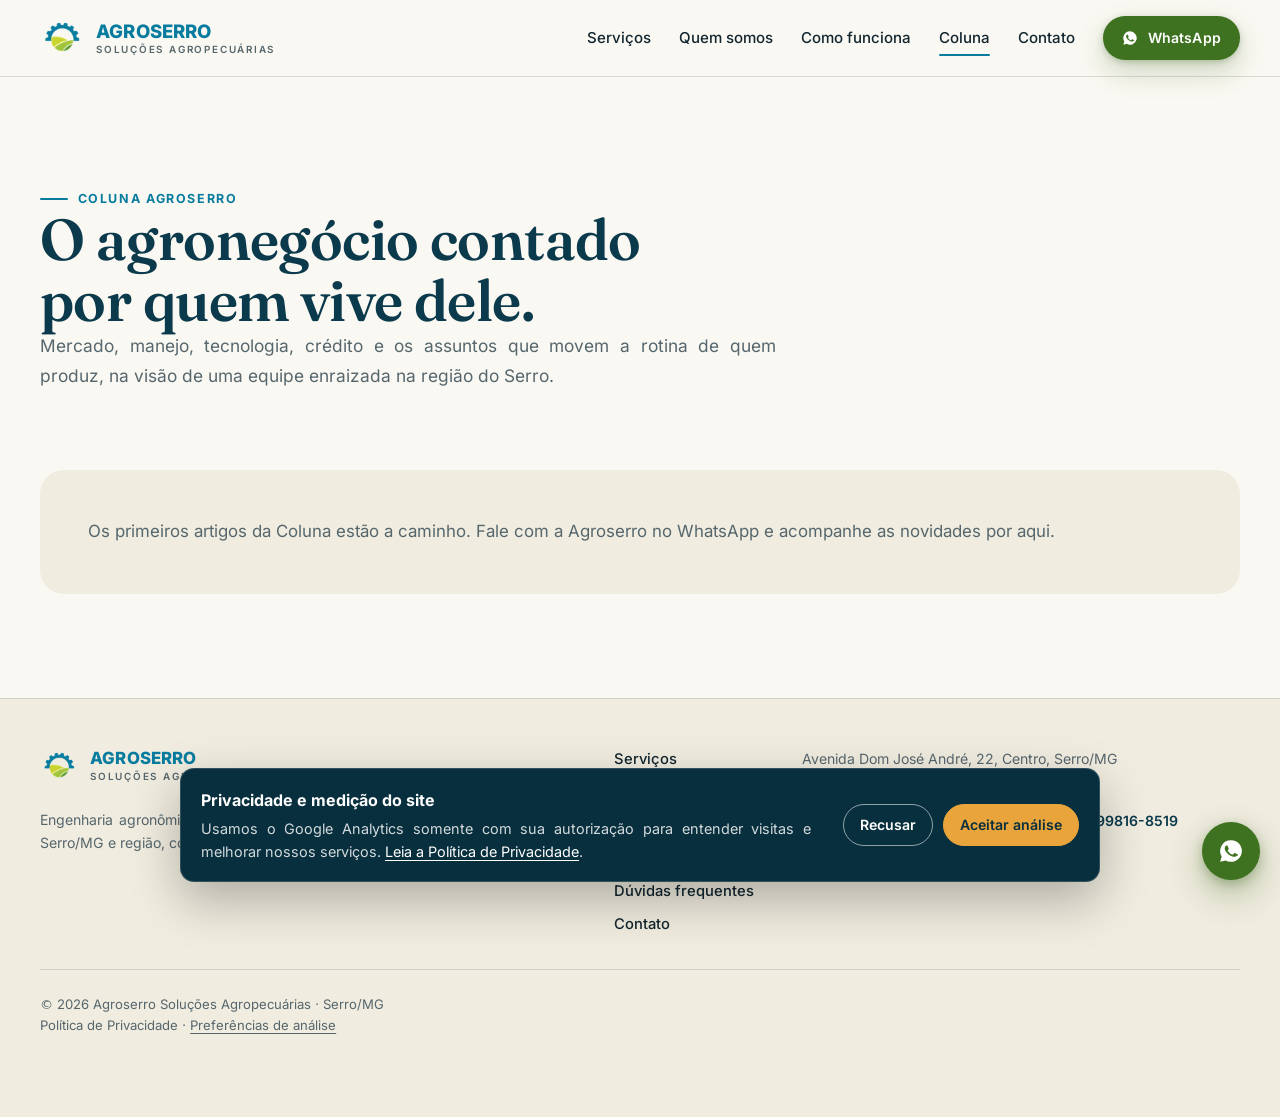
==== commit 90e062c6: "perf: improve mobile delivery" ====
--- a/coluna.html
+++ b/coluna.html
@@ -6,6 +6,7 @@
   <meta name="description" content="Coluna Agroserro: textos sobre agronegócio, mercado, manejo, tecnologia e vida no campo, na visão de uma equipe enraizada na região do Serro/MG.">
   <meta name="author" content="Agroserro Soluções Agropecuárias">
   <meta name="robots" content="index, follow">
+  <link rel="canonical" href="https://agroserro.com.br/coluna.html">
   <meta name="theme-color" content="#0b3a4c">
   <meta property="og:type" content="website">
   <meta property="og:title" content="Coluna Agroserro">
@@ -14,11 +15,11 @@
   <meta property="og:locale" content="pt_BR">
   <meta name="twitter:card" content="summary_large_image">
   <title>Coluna Agroserro | Agronegócio e vida no campo</title>
-  <link rel="icon" href="assets/simbolo-192.png" type="image/png">
-  <link rel="preconnect" href="https://fonts.googleapis.com">
-  <link rel="preconnect" href="https://fonts.gstatic.com" crossorigin>
-  <link href="https://fonts.googleapis.com/css2?family=Fraunces:ital,opsz,wght@0,9..144,500;0,9..144,600;1,9..144,500&family=Inter:wght@400;500;600;700;800&display=swap" rel="stylesheet">
-  <link rel="stylesheet" href="styles.css?v=25">
+  <link rel="icon" href="assets/optimized/simbolo-64.webp" type="image/webp">
+  <link rel="preload" href="assets/fonts/inter-latin.woff2" as="font" type="font/woff2" crossorigin>
+  <link rel="preload" href="assets/fonts/fraunces-latin-normal.woff2" as="font" type="font/woff2" crossorigin>
+  <link rel="preload" href="assets/fonts/fraunces-latin-italic.woff2" as="font" type="font/woff2" crossorigin>
+  <link rel="stylesheet" href="styles.css?v=26">
 </head>
 <body>
   <a class="skip-link" href="#conteudo">Ir para o conteúdo</a>
@@ -26,7 +27,7 @@
   <header class="site-header" data-header>
     <nav class="nav container" aria-label="Navegação principal">
       <a class="brand" href="index.html" aria-label="Agroserro, início">
-        <img src="assets/simbolo-192.png" alt="" width="44" height="44">
+        <img src="assets/optimized/simbolo-64.webp" alt="" width="44" height="44" decoding="async">
         <span class="brand-text">AGROSERRO<small>Soluções Agropecuárias</small></span>
       </a>
       <button class="menu-toggle" type="button" aria-label="Abrir menu" aria-expanded="false" aria-controls="menu-principal">
@@ -71,7 +72,7 @@
     <div class="container footer-grid">
       <div class="footer-brand">
         <a class="brand" href="index.html" aria-label="Agroserro, início">
-          <img src="assets/simbolo-192.png" alt="" width="38" height="38">
+          <img src="assets/optimized/simbolo-64.webp" alt="" width="38" height="38" decoding="async">
           <span class="brand-text">AGROSERRO<small>Soluções Agropecuárias</small></span>
         </a>
         <p>Engenharia agronômica, medição e regularização no Serro/MG e região, com registro no CREA-MG.</p>
--- a/styles.css
+++ b/styles.css
@@ -2,6 +2,31 @@
    AGROSERRO — Design System v23
    Conceito: Terra + Precisão, ancorado no azul-petróleo da marca
    ============================================================ */
+
+/* Fontes locais: elimina a folha CSS externa do Google Fonts e mantém a identidade visual. */
+@font-face {
+  font-family: "Inter";
+  font-style: normal;
+  font-weight: 400 800;
+  font-display: swap;
+  src: url("assets/fonts/inter-latin.woff2") format("woff2");
+}
+
+@font-face {
+  font-family: "Fraunces";
+  font-style: normal;
+  font-weight: 500 600;
+  font-display: swap;
+  src: url("assets/fonts/fraunces-latin-normal.woff2") format("woff2");
+}
+
+@font-face {
+  font-family: "Fraunces";
+  font-style: italic;
+  font-weight: 500;
+  font-display: swap;
+  src: url("assets/fonts/fraunces-latin-italic.woff2") format("woff2");
+}
 
 :root {
   /* --- Cores da marca (extraídas do símbolo oficial) --- */
